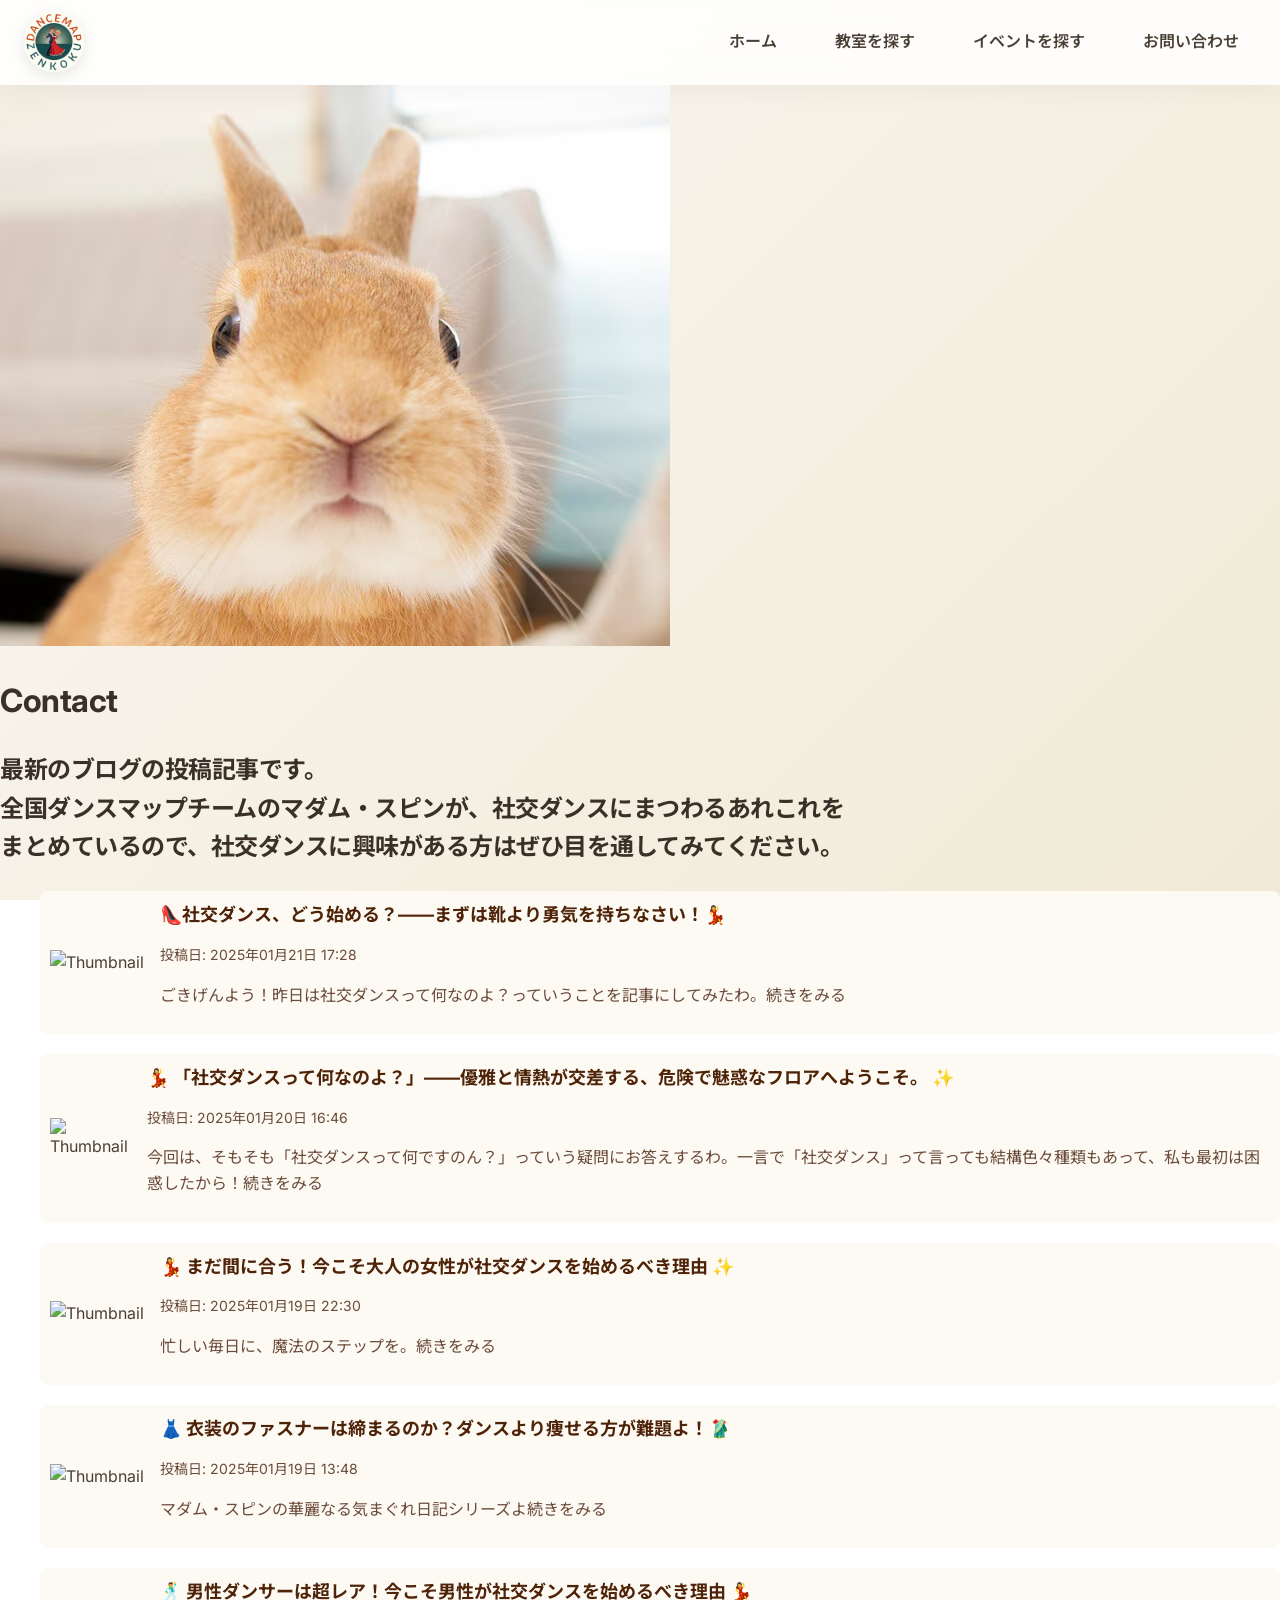
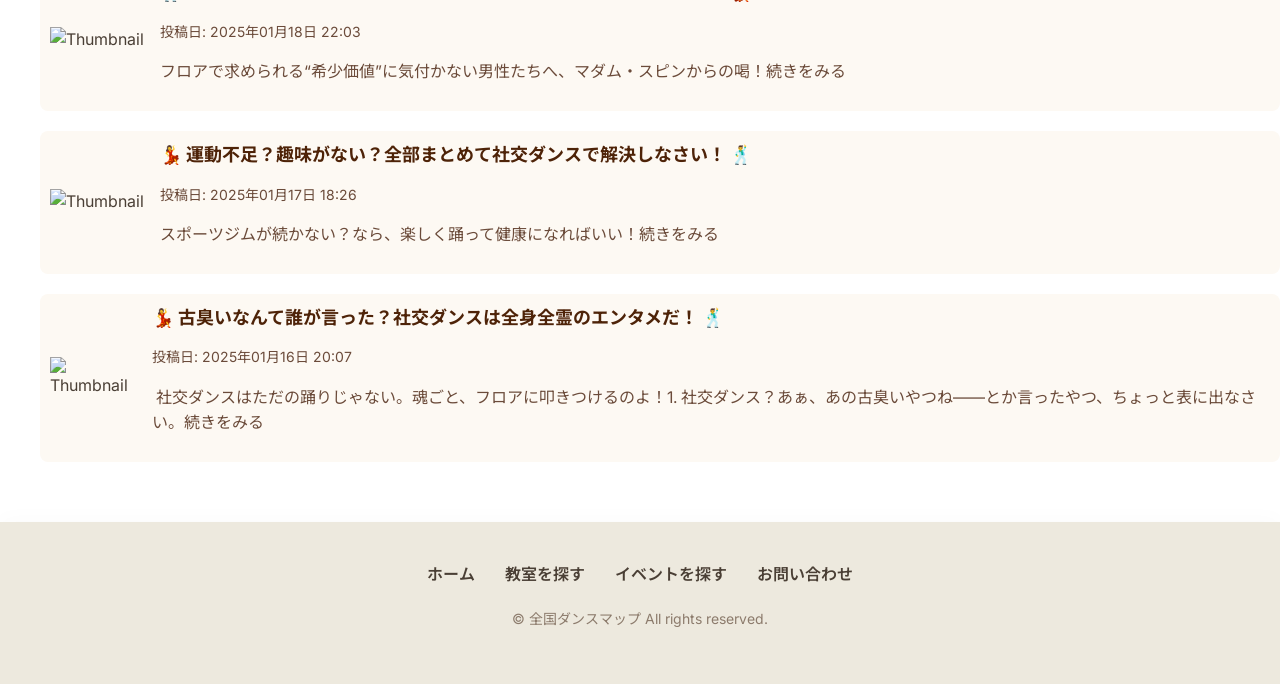
==== contact.html @ c3170706 "初回コミット：全国ダンスマップ サイト一式 - ダンス教室検索ページ（index.html） - トップページ、イベントページ、お問い合わせページ - 全国教室データCSV（約4500件） - スタイ" ====
<!DOCTYPE html>
<html lang="ja">

<head>
    <meta charset="UTF-8">
    <meta name="viewport" content="width=device-width, initial-scale=1.0">
    <title>全国ダンスマップ - お問い合わせ</title>
    <link rel="stylesheet" href="css/styles.css">
    <!-- Noto Sans JPをGoogle Fontsから読み込み -->
    <link href="https://fonts.googleapis.com/css2?family=BIZ+UDGothic&display=swap" rel="stylesheet">
    <link href="https://fonts.googleapis.com/css2?family=Noto+Sans+JP&display=swap" rel="stylesheet">
    <link rel="stylesheet" href="animate.min.css">
</head>

<body>
    <!-- ヘッダー -->
    <header class="site-header">
        <div class="logo">
            <a href="home.html">
                <img src="images/dancemaplogo.png" alt="Dance Map Logo"
                    class="logo-img animate__animated animate__pulse animate__infinite animate__slow">
            </a>
        </div>
        <nav>
            <ul>
                <li><a href="home.html" data-tooltip="トップページに戻ります">ホーム</a></li>
                <li><a href="index.html" data-tooltip="全国のダンス教室・練習場・ダンス用品店などを探せます">教室を探す</a></li>
                <li><a href="events.html" data-tooltip="全国のダンスパーティ・サークル活動・ダンス関連イベントを探せます">イベントを探す</a></li>
                <li><a href="contact.html" data-tooltip="お問い合わせはこちら">お問い合わせ</a></li>
            </ul>
        </nav>
    </header>

    <!-- メインコンテンツ -->
    <main>
        <!-- メインビジュアル -->
        <div class="main-visual">
            <img src="images/usasa.png" alt="うさぎ" class="dance-image">
        </div>

        <!-- ブログについて -->
        <div class="blognote">
            <h1>Contact</h1>
            <h2>
                <p>最新のブログの投稿記事です。<br>
                    全国ダンスマップチームのマダム・スピンが、社交ダンスにまつわるあれこれを<br>
                    まとめているので、社交ダンスに興味がある方はぜひ目を通してみてください。</p>
                <h2>
        </div>
        <div class="blogline">
            <ul>
                <li
                    style='display:flex; align-items:center; margin-bottom:20px; background-color:#fdf9f3; padding:10px; border-radius:8px;'>
                    <img src='https://assets.st-note.com/production/uploads/images/170797288/rectangle_large_type_2_a2af20a1d64b873fde1a1b71b27f2b89.png?width=800'
                        alt='Thumbnail' style='width:100px; height:auto; margin-right:10px;'>
                    <div>
                        <a href='https://note.com/dancemap/n/n446309e08278' target='_blank'
                            style='font-size:18px; font-weight:bold; text-decoration:none; color:#4e2308;'>👠社交ダンス、どう始める？――まずは靴より勇気を持ちなさい！💃</a>
                        <p style='color:#6b4b3a; font-size:14px;'>投稿日: 2025年01月21日 17:28</p>
                        <p style='color:#6b4b3a;'>ごきげんよう！昨日は社交ダンスって何なのよ？っていうことを記事にしてみたわ。続きをみる</p>
                    </div>
                </li>

                <li
                    style='display:flex; align-items:center; margin-bottom:20px; background-color:#fdf9f3; padding:10px; border-radius:8px;'>
                    <img src='https://assets.st-note.com/production/uploads/images/170639835/rectangle_large_type_2_3058c9fbd57784bd69239e01069a8d5c.png?width=800'
                        alt='Thumbnail' style='width:100px; height:auto; margin-right:10px;'>
                    <div>
                        <a href='https://note.com/dancemap/n/nde790dc773cd' target='_blank'
                            style='font-size:18px; font-weight:bold; text-decoration:none; color:#4e2308;'>💃
                            「社交ダンスって何なのよ？」――優雅と情熱が交差する、危険で魅惑なフロアへようこそ。 ✨</a>
                        <p style='color:#6b4b3a; font-size:14px;'>投稿日: 2025年01月20日 16:46</p>
                        <p style='color:#6b4b3a;'>
                            今回は、そもそも「社交ダンスって何ですのん？」っていう疑問にお答えするわ。一言で「社交ダンス」って言っても結構色々種類もあって、私も最初は困惑したから！続きをみる</p>
                    </div>
                </li>

                <li
                    style='display:flex; align-items:center; margin-bottom:20px; background-color:#fdf9f3; padding:10px; border-radius:8px;'>
                    <img src='https://assets.st-note.com/production/uploads/images/170497817/rectangle_large_type_2_6b987f444b3777d689ed969dfd0a9be5.png?width=800'
                        alt='Thumbnail' style='width:100px; height:auto; margin-right:10px;'>
                    <div>
                        <a href='https://note.com/dancemap/n/n01c9e69a506a' target='_blank'
                            style='font-size:18px; font-weight:bold; text-decoration:none; color:#4e2308;'>💃
                            まだ間に合う！今こそ大人の女性が社交ダンスを始めるべき理由 ✨</a>
                        <p style='color:#6b4b3a; font-size:14px;'>投稿日: 2025年01月19日 22:30</p>
                        <p style='color:#6b4b3a;'>忙しい毎日に、魔法のステップを。続きをみる</p>
                    </div>
                </li>

                <li
                    style='display:flex; align-items:center; margin-bottom:20px; background-color:#fdf9f3; padding:10px; border-radius:8px;'>
                    <img src='https://assets.st-note.com/production/uploads/images/170660002/rectangle_large_type_2_d951ede3ed50ccc9684000caf3336725.png?width=800'
                        alt='Thumbnail' style='width:100px; height:auto; margin-right:10px;'>
                    <div>
                        <a href='https://note.com/dancemap/n/n9b8083900a67' target='_blank'
                            style='font-size:18px; font-weight:bold; text-decoration:none; color:#4e2308;'>👗
                            衣装のファスナーは締まるのか？ダンスより痩せる方が難題よ！🥻</a>
                        <p style='color:#6b4b3a; font-size:14px;'>投稿日: 2025年01月19日 13:48</p>
                        <p style='color:#6b4b3a;'>マダム・スピンの華麗なる気まぐれ日記シリーズよ続きをみる</p>
                    </div>
                </li>

                <li
                    style='display:flex; align-items:center; margin-bottom:20px; background-color:#fdf9f3; padding:10px; border-radius:8px;'>
                    <img src='https://assets.st-note.com/production/uploads/images/170463086/rectangle_large_type_2_2ac771ae43514068177fc93814593b37.png?width=800'
                        alt='Thumbnail' style='width:100px; height:auto; margin-right:10px;'>
                    <div>
                        <a href='https://note.com/dancemap/n/neec999eb4810' target='_blank'
                            style='font-size:18px; font-weight:bold; text-decoration:none; color:#4e2308;'>🕺
                            男性ダンサーは超レア！今こそ男性が社交ダンスを始めるべき理由 💃</a>
                        <p style='color:#6b4b3a; font-size:14px;'>投稿日: 2025年01月18日 22:03</p>
                        <p style='color:#6b4b3a;'>フロアで求められる“希少価値”に気付かない男性たちへ、マダム・スピンからの喝！続きをみる</p>
                    </div>
                </li>

                <li
                    style='display:flex; align-items:center; margin-bottom:20px; background-color:#fdf9f3; padding:10px; border-radius:8px;'>
                    <img src='https://assets.st-note.com/production/uploads/images/170353765/rectangle_large_type_2_9716d4ba460f291d55337f445ff1b851.png?width=800'
                        alt='Thumbnail' style='width:100px; height:auto; margin-right:10px;'>
                    <div>
                        <a href='https://note.com/dancemap/n/n1dfdfb732b2b' target='_blank'
                            style='font-size:18px; font-weight:bold; text-decoration:none; color:#4e2308;'>💃
                            運動不足？趣味がない？全部まとめて社交ダンスで解決しなさい！ 🕺</a>
                        <p style='color:#6b4b3a; font-size:14px;'>投稿日: 2025年01月17日 18:26</p>
                        <p style='color:#6b4b3a;'>スポーツジムが続かない？なら、楽しく踊って健康になればいい！続きをみる</p>
                    </div>
                </li>

                <li
                    style='display:flex; align-items:center; margin-bottom:20px; background-color:#fdf9f3; padding:10px; border-radius:8px;'>
                    <img src='https://assets.st-note.com/production/uploads/images/170338165/rectangle_large_type_2_38c0605bfd3b0594c723d4a8b707f644.png?width=800'
                        alt='Thumbnail' style='width:100px; height:auto; margin-right:10px;'>
                    <div>
                        <a href='https://note.com/dancemap/n/n740acc720b56' target='_blank'
                            style='font-size:18px; font-weight:bold; text-decoration:none; color:#4e2308;'>💃
                            古臭いなんて誰が言った？社交ダンスは全身全霊のエンタメだ！ 🕺</a>
                        <p style='color:#6b4b3a; font-size:14px;'>投稿日: 2025年01月16日 20:07</p>
                        <p style='color:#6b4b3a;'> 社交ダンスはただの踊りじゃない。魂ごと、フロアに叩きつけるのよ！1.
                            社交ダンス？あぁ、あの古臭いやつね――とか言ったやつ、ちょっと表に出なさい。続きをみる</p>
                    </div>
                </li>
            </ul>
        </div>
    </main>

    <!-- フッター -->
    <footer class="site-footer">
        <div class="footer-content">
            <nav>
                <ul>
                    <li><a href="home.html" data-page="index">ホーム</a></li>
                    <li><a href="index.html" data-page="index">教室を探す</a></li>
                    <li><a href="events.html" data-page="events">イベントを探す</a></li>
                    <li><a href="contact.html" data-page="contact">お問い合わせ</a></li>
                </ul>
            </nav>
        </div>
        <p>&copy; 全国ダンスマップ All rights reserved.</p>
    </footer>
</body>

</html>
---- css/styles.css ----
@charset "utf-8";
@import url('https://fonts.googleapis.com/css2?family=Inter:wght@400;500;600;700&family=Noto+Sans+JP:wght@400;500;700&display=swap');

/* =========================== */
/* 🌟 共通設定 */
/* =========================== */
body {
  font-family: 'Inter', 'Noto Sans JP', sans-serif;
  background: linear-gradient(135deg, #faf7f2 0%, #f0ead6 100%);
  background-attachment: fixed;
  margin: 0;
  padding: 0;
  font-size: 16px;
  color: #4a3f35;
  line-height: 1.6;
  -webkit-font-smoothing: antialiased;
}

.container {
  max-width: 1240px;
  margin: 0 auto;
  padding: 0 20px;
  box-sizing: border-box;
}

/* スマホサイズではパディングを調整 */
@media (max-width: 768px) {
  .container {
    padding: 0 12px;
  }
}

/* =========================== */
/* 🌟 ヘッダー (Glassmorphism) */
/* =========================== */
.site-header {
  display: flex;
  justify-content: space-between;
  align-items: center;
  padding: 12px 24px;
  flex-wrap: wrap;
  background: rgba(255, 255, 255, 0.85);
  backdrop-filter: blur(12px);
  -webkit-backdrop-filter: blur(12px);
  position: sticky;
  top: 0;
  z-index: 1240;
  box-shadow: 0 4px 30px rgba(0, 0, 0, 0.05);
  border-bottom: 1px solid rgba(255, 255, 255, 0.4);
}

.logo a {
  text-decoration: none;
  display: flex;
  align-items: center;
}

.logo-img {
  height: 60px;
  width: auto;
  border-radius: 50%;
  box-shadow: 0 4px 15px rgba(0, 0, 0, 0.1);
  transition: transform 0.4s cubic-bezier(0.175, 0.885, 0.32, 1.275);
}

.logo-img:hover {
  transform: rotate(5deg) scale(1.08);
}

.site-header nav {
  flex: 1 1 auto;
}

.site-header nav ul {
  display: flex;
  flex-wrap: wrap;
  justify-content: flex-end;
  gap: 24px;
  padding: 0;
  margin: 0;
  list-style: none;
}

.site-header nav ul li {
  display: inline-block;
  margin: 0 5px;
}

.site-header nav ul li a {
  font-size: 16px;
  font-weight: 600;
  color: #4a3f35;
  /* Warm Brown */
  text-decoration: none;
  padding: 8px 12px;
  white-space: nowrap;
  position: relative;
  transition: color 0.3s ease;
}

.site-header nav ul li a::after {
  content: "";
  position: absolute;
  width: 0;
  height: 3px;
  bottom: -4px;
  left: 50%;
  background: linear-gradient(90deg, #6b9e84, #e6a86c);
  /* Soft Sage to Soft Orange */
  transition: all 0.3s ease;
  transform: translateX(-50%);
  border-radius: 2px;
}

.site-header nav ul li a:hover {
  color: #6b9e84;
}

.site-header nav ul li a:hover::after {
  width: 100%;
}

/* =========================== */
/* 🌟 メインエリア */
/* =========================== */
.main-column {
  display: flex;
  align-items: stretch;
  justify-content: space-between;
  gap: 30px;
  max-width: 1400px;
  width: 100%;
  margin: 0 auto;
  padding: 40px 20px;
  box-sizing: border-box;
}

.left-column {
  flex: 3;
  max-width: 1000px;
  background: rgba(255, 255, 255, 0.6);
  backdrop-filter: blur(16px);
  -webkit-backdrop-filter: blur(16px);
  border: 1px solid rgba(255, 255, 255, 0.8);
  border-radius: 20px;
  box-shadow: 0 20px 50px rgba(0, 0, 0, 0.04);
  display: flex;
  flex-direction: column;
  word-wrap: break-word;
  overflow-wrap: break-word;
  padding: 30px;
  position: relative;
  /* Fixed coordinate origin for map labels */
}

.right-column {
  flex: 1;
  width: auto;
  background: rgba(255, 255, 255, 0.6);
  backdrop-filter: blur(16px);
  -webkit-backdrop-filter: blur(16px);
  border: 1px solid rgba(255, 255, 255, 0.8);
  border-radius: 20px;
  padding: 30px;
  box-shadow: 0 20px 50px rgba(0, 0, 0, 0.04);
}

h1,
h2,
h3 {
  font-weight: 700;
  color: #3b3028;
  margin-bottom: 25px;
  letter-spacing: -0.5px;
}

section,
.map-section,
#prefecture-list,
#tab-menu,
#sub-tab-menu,
.card-container {
  margin-top: 16px;
}

/* =========================== */
/* 📍 現在地周辺から探すボタン */
/* =========================== */
.find-nearby-btn {
  display: inline-flex;
  align-items: center;
  gap: 8px;
  background: linear-gradient(135deg, #10b981 0%, #059669 100%);
  color: white;
  padding: 10px 24px;
  border-radius: 30px;
  font-weight: 600;
  font-size: 15px;
  border: none;
  cursor: pointer;
  box-shadow: 0 4px 15px rgba(16, 185, 129, 0.3);
  transition: all 0.3s ease;
  margin-top: 15px;
}

.find-nearby-btn:hover {
  transform: translateY(-2px);
  box-shadow: 0 6px 20px rgba(16, 185, 129, 0.4);
}

.find-nearby-btn .icon {
  font-size: 16px;
}

/* =========================== */
/* 🔍 検索＆フィルターコントロール */
/* =========================== */
.search-filter-controls {
  display: flex;
  flex-wrap: wrap;
  gap: 15px;
  align-items: center;
  margin-top: 25px;
  padding-top: 20px;
  border-top: 1px dashed rgba(107, 158, 132, 0.3);
}

.search-box {
  flex: 1;
  min-width: 250px;
  position: relative;
  display: flex;
  align-items: center;
}

.search-icon {
  position: absolute;
  left: 15px;
  font-size: 16px;
  pointer-events: none;
}

#free-word-search {
  width: 100%;
  padding: 12px 20px 12px 42px;
  border-radius: 30px;
  border: 1px solid rgba(175, 203, 190, 0.5);
  background: rgba(255, 255, 255, 0.9);
  font-size: 15px;
  color: #4a3f35;
  box-shadow: inset 0 2px 5px rgba(0, 0, 0, 0.02);
  transition: all 0.3s ease;
}

#free-word-search:focus {
  outline: none;
  border-color: #6b9e84;
  box-shadow: 0 0 0 3px rgba(107, 158, 132, 0.15), inset 0 2px 5px rgba(0, 0, 0, 0.02);
  background: #fff;
}

#free-word-search::placeholder {
  color: #a8b8b0;
}

.clear-filters {
  background: #fff;
  color: #e6a86c;
  border: 1px solid #e6a86c;
  padding: 10px 20px;
  border-radius: 30px;
  font-size: 14px;
  font-weight: 600;
  cursor: pointer;
  transition: all 0.3s cubic-bezier(0.175, 0.885, 0.32, 1.275);
  display: flex;
  align-items: center;
  gap: 5px;
}

.clear-filters:hover {
  background: #e6a86c;
  color: #fff;
  transform: translateY(-2px);
  box-shadow: 0 4px 10px rgba(230, 168, 108, 0.3);
}

/* =========================== */
/* 🌟 ボタン設定 (地域＆カテゴリ) */
/* =========================== */
#tab-menu button,
.sub-category {
  padding: 10px 20px;
  font-size: 15px;
  font-weight: 600;
  border: 2px solid transparent;
  background: #fff;
  color: #557969;
  border-radius: 30px;
  cursor: pointer;
  box-shadow: 0 4px 15px rgba(0, 0, 0, 0.04);
  transition: all 0.3s cubic-bezier(0.25, 0.8, 0.25, 1);
  margin: 4px;
}

#tab-menu button:hover,
.sub-category:hover {
  background: linear-gradient(135deg, #6b9e84 0%, #8cbfab 100%);
  color: #fff;
  transform: translateY(-2px);
  box-shadow: 0 8px 20px rgba(107, 158, 132, 0.2);
}

#tab-menu button.active,
.sub-category.active {
  background: linear-gradient(135deg, #557969 0%, #6b9e84 100%);
  color: #fff;
  border-color: transparent;
  box-shadow: 0 8px 25px rgba(85, 121, 105, 0.25);
}

#sub-tab-buttons {
  display: flex;
  flex-wrap: wrap;
  gap: 8px;
  margin-top: 15px;
}

/* =========================== */
/* 🌟 地図・ポップアップエリア */
/* =========================== */
.map-wrapper {
  position: relative;
  width: 100%;
  max-width: 720px;
  margin: 0 auto;
  aspect-ratio: 515 / 532;
}

.map-image {
  position: absolute;
  top: 0;
  left: 0;
  width: 100%;
  height: 100%;
  object-fit: contain;
  margin: 0;
  filter: drop-shadow(0 15px 30px rgba(0, 0, 0, 0.08));
}

.region-label {
  position: absolute;
  transform: translate(-50%, -50%);
  background: rgba(107, 158, 132, 0.9);
  color: #fff;
  padding: 8px 16px;
  border-radius: 20px;
  font-size: 14px;
  font-weight: 600;
  cursor: pointer;
  box-shadow: 0 8px 15px rgba(0, 0, 0, 0.15);
  backdrop-filter: blur(4px);
  transition: all 0.3s cubic-bezier(0.175, 0.885, 0.32, 1.275);
}

.region-label:hover {
  background: #e6a86c;
  transform: translate(-50%, -50%) scale(1.1) translateY(-3px);
  box-shadow: 0 12px 20px rgba(230, 168, 108, 0.3);
  color: #fff;
}

.pref-popup {
  position: absolute;
  background: rgba(255, 255, 255, 0.95);
  backdrop-filter: blur(10px);
  border: 1px solid rgba(255, 255, 255, 0.8);
  border-radius: 16px;
  box-shadow: 0 10px 40px rgba(0, 0, 0, 0.12);
  padding: 12px;
  min-width: 100px;
  max-width: 150px;
  display: none;
  z-index: 100;
  font-size: 15px;
  animation: fadeIn 0.3s ease;
}

.pref-popup ul {
  list-style: none;
  margin: 0;
  padding: 0;
}

.pref-popup li {
  padding: 8px 12px;
  text-align: center;
  margin: 4px 0;
  cursor: pointer;
  border-radius: 8px;
  font-weight: 600;
  color: #4a3f35;
  transition: all 0.2s ease;
}

.pref-popup li:hover {
  background: linear-gradient(135deg, #6b9e84 0%, #8cbfab 100%);
  color: #fff;
  transform: translateX(4px);
}

/* =========================== */
/* 🌟 スマホ時の都道府県リスト */
/* =========================== */
#prefecture-list {
  display: none;
}

.prefecture-grid {
  display: grid;
  grid-template-columns: repeat(auto-fill, minmax(140px, 1fr));
  gap: 12px;
  list-style: none;
  padding: 0;
  margin: 0;
}

.prefecture-item,
.prefecture-grid li {
  background: rgba(255, 255, 255, 0.85);
  border: 1px solid rgba(255, 255, 255, 0.6);
  border-radius: 12px;
  padding: 16px;
  font-size: 16px;
  font-weight: 600;
  color: #2c3e50;
  cursor: pointer;
  display: flex;
  justify-content: space-between;
  align-items: center;
  box-shadow: 0 4px 15px rgba(0, 0, 0, 0.03);
  transition: all 0.3s ease;
}

.prefecture-item:hover,
.prefecture-grid li:hover {
  background: #fff;
  transform: translateY(-3px);
  box-shadow: 0 10px 25px rgba(0, 0, 0, 0.06);
  color: #0F4C3A;
  border-color: #0F4C3A;
}

.arrow {
  color: #a0aec0;
  font-size: 18px;
  transition: transform 0.3s;
}

.prefecture-item:hover .arrow,
.prefecture-grid li:hover .arrow {
  transform: translateX(4px);
  color: #0F4C3A;
}

.pref-region-header {
  font-size: 16px;
  color: #6b9e84;
  margin-top: 24px;
  margin-bottom: 12px;
  border-bottom: 2px solid #ede9de;
  text-align: left;
  padding-bottom: 4px;
}

/* =========================== */
/* 🌟 検索結果の見出し・件数表示 */
/* =========================== */
.search-results-wrapper {
  display: flex;
  align-items: baseline;
  gap: 16px;
  margin: 20px 0 25px 0;
  padding-bottom: 12px;
  border-bottom: 2px solid rgba(107, 158, 132, 0.2);
}

.search-results-wrapper h2 {
  font-size: 24px;
  font-weight: 700;
  color: #333;
  margin: 0;
}

.search-results {
  font-size: 28px;
  /* 件数を大きくして目立たせる */
  font-weight: 800;
  color: #e6a86c;
  /* アクセントのオレンジ系 */
}

/* 内部データ保持用の選択地域ラベルは画面上から非表示にする */
#selected-prefecture-label {
  display: none;
}

/* =========================== */
/* 🌟 教室カードエリア */
/* =========================== */
.card-container {
  display: flex;
  flex-direction: column;
  gap: 10px;
  margin-top: 16px;
}

.card {
  background: rgba(255, 255, 255, 0.95);
  border: 1px solid rgba(255, 255, 255, 0.8);
  border-radius: 20px;
  padding: 0;
  /* For Inner gradient border effect */
  box-shadow: 0 8px 30px rgba(0, 0, 0, 0.04);
  transition: transform 0.4s cubic-bezier(0.175, 0.885, 0.32, 1.275), box-shadow 0.4s ease;
  position: relative;
  overflow: hidden;
}

.card::before {
  content: "";
  position: absolute;
  top: 0;
  left: 0;
  width: 5px;
  height: 100%;
  background: linear-gradient(180deg, #6b9e84, #e6a86c);
  border-top-left-radius: 20px;
  border-bottom-left-radius: 20px;
  opacity: 0.8;
  transition: width 0.3s ease;
}

.card:hover {
  transform: translateY(-8px) scale(1.01);
  box-shadow: 0 20px 40px rgba(0, 0, 0, 0.1);
}

.card:hover::before {
  width: 8px;
}

.card-content {
  display: flex;
  align-items: center;
  justify-content: space-between;
  gap: 20px;
  padding: 16px 24px;
  background: #fff;
  border-radius: 18px;
}

.card-content .left-column,
.card-content .right-column {
  border: none;
  background: transparent;
  padding: 0;
  box-shadow: none;
  backdrop-filter: none;
}

.card-content .left-column {
  flex: 2;
  display: flex;
  flex-direction: column;
  justify-content: center;
}

.card-content .right-column {
  flex: 0 0 auto;
  display: flex;
  flex-direction: column;
  align-items: center;
  justify-content: center;
  width: 130px;
}

.card-content .right-column img {
  width: 100%;
  max-width: 120px;
  height: 88px;
  object-fit: cover;
  border-radius: 12px;
  box-shadow: 0 8px 20px rgba(0, 0, 0, 0.06);
  transition: transform 0.4s ease;
}

.card:hover .right-column img {
  transform: scale(1.05) rotate(1deg);
}

.card-content .description {
  font-size: 12px;
  color: #718096;
  margin-top: 8px;
  text-align: center;
  width: 100%;
  line-height: 1.4;
}

/* カード内テキスト設定 */
.school-name {
  font-size: 16px;
  font-weight: 700;
  color: #333;
  margin: 0;
  padding: 14px 24px 10px 20px;
  border-left: 4px solid #6b9e84;
  border-bottom: 1px solid rgba(107, 158, 132, 0.15);
}

.school-name a {
  color: #333;
  text-decoration: none;
  transition: color 0.3s;
}

.school-name a:hover {
  color: #6b9e84;
}

.type-container {
  display: flex;
  flex-wrap: wrap;
  /* 横並びにして、溢れたら改行 */
  gap: 8px;
  /* タグとタグの間の隙間 */
  margin-bottom: 12px;
}

.type-box {
  display: inline-block;
  padding: 4px 10px;
  border: none;
  background: rgba(230, 168, 108, 0.15);
  color: #c97c36;
  font-weight: 700;
  border-radius: 20px;
  font-size: 13px;
  white-space: nowrap;
  /* タグの中身の文字は折り返さない */
}

.address {
  margin-bottom: 6px;
  font-size: 14px;
  color: #6e6359;
}

.address-link {
  color: #557969;
  text-decoration: none;
  font-weight: 500;
  transition: color 0.3s;
}

.address-link:hover {
  color: #6b9e84;
  text-decoration: underline;
}

.no-address,
.no-homepage {
  color: #b0a8a0;
  font-style: italic;
  font-size: 14px;
}

/* 電話・HPボタン横並びラッパー */
.tel-hp-wrapper {
  display: flex;
  flex-wrap: wrap;
  gap: 10px;
  align-items: center;
  margin-top: 10px;
}

/* 電話ボタン */
.tel-link {
  display: inline-flex;
  align-items: center;
  justify-content: center;
  padding: 8px 20px;
  font-size: 13px;
  font-weight: 600;
  color: #fff;
  background: #6b9e84;
  border-radius: 30px;
  text-decoration: none;
  box-shadow: 0 6px 15px rgba(107, 158, 132, 0.25);
  transition: all 0.3s ease;
}

.tel-link::before {
  content: "📞 ";
}

.tel-link:hover {
  background: #557969;
  transform: translateY(-3px);
  box-shadow: 0 10px 25px rgba(107, 158, 132, 0.35);
  color: #fff;
}

/* HP Button */
.homepage-link {
  margin-top: 0;
}

.homepage-link a {
  display: inline-flex;
  align-items: center;
  justify-content: center;
  padding: 8px 20px;
  font-size: 13px;
  font-weight: 600;
  color: #fff;
  background: linear-gradient(135deg, #6b9e84 0%, #8cbfab 100%);
  border-radius: 30px;
  text-decoration: none;
  box-shadow: 0 6px 15px rgba(107, 158, 132, 0.25);
  transition: all 0.3s ease;
}

.homepage-link a:hover {
  background: linear-gradient(135deg, #557969 0%, #6b9e84 100%);
  transform: translateY(-3px);
  box-shadow: 0 10px 25px rgba(107, 158, 132, 0.35);
}

/* HP不明ボタン (情報提供依頼) */
.homepage-link a.hp-wanted {
  background: linear-gradient(135deg, #fbf7f3 0%, #f4eee7 100%) !important;
  color: #a39585 !important;
  border: 1px solid #e8e0d5 !important;
  box-shadow: 0 4px 10px rgba(163, 149, 133, 0.08) !important;
  font-weight: 500;
  font-size: 13px;
  padding: 8px 20px;
}

.homepage-link a.hp-wanted:hover {
  background: linear-gradient(135deg, #f4eee7 0%, #e8e0d5 100%) !important;
  color: #8c7f70 !important;
  transform: translateY(-2px);
  box-shadow: 0 6px 15px rgba(163, 149, 133, 0.15) !important;
}

/* =========================== */
/* 🌟 ページネーション */
/* =========================== */
.pagination {
  display: flex;
  justify-content: center;
  flex-wrap: wrap;
  gap: 8px;
  margin-top: 40px;
}

.pagination button {
  background: #fff;
  color: #557969;
  border: 1px solid #e2e8f0;
  padding: 8px 16px;
  border-radius: 8px;
  font-size: 16px;
  font-weight: 600;
  cursor: pointer;
  transition: all 0.3s ease;
  box-shadow: 0 2px 5px rgba(0, 0, 0, 0.02);
  min-width: 44px;
}

.pagination button:hover:not(.active):not(:disabled) {
  background: #fbf9f4;
  transform: translateY(-2px);
  box-shadow: 0 6px 12px rgba(0, 0, 0, 0.08);
  border-color: #6b9e84;
}

.pagination button.active {
  background: linear-gradient(135deg, #557969 0%, #6b9e84 100%);
  color: #fff;
  border-color: transparent;
  box-shadow: 0 6px 15px rgba(85, 121, 105, 0.3);
}

.pagination button:disabled {
  background: #edf2f7;
  color: #cbd5e0;
  cursor: not-allowed;
  box-shadow: none;
  border-color: #e2e8f0;
}

/* =========================== */
/* 🌟 広告対応 */
/* =========================== */
.advertisement {
  background: rgba(255, 255, 255, 0.85);
  padding: 20px;
  margin-bottom: 40px;
  border-radius: 20px;
  box-shadow: 0 10px 30px rgba(0, 0, 0, 0.04);
  backdrop-filter: blur(10px);
  border: 1px solid rgba(255, 255, 255, 0.6);
  transition: all 0.4s ease;
  position: relative;
}

.advertisement::after {
  content: "";
  position: absolute;
  bottom: -20px;
  left: 10%;
  width: 80%;
  height: 1px;
  background: linear-gradient(to right, transparent, rgba(0, 0, 0, 0.1), transparent);
}

.advertisement h2 {
  font-size: 18px;
  color: #0F4C3A;
  margin-bottom: 8px;
  font-weight: 700;
}

.advertisement h3 {
  font-size: 14px;
  color: #6b9e84;
  margin-bottom: 15px;
  line-height: 1.4;
}

.advertisement p {
  font-size: 13px;
  color: #4a3f35;
  margin-top: 15px;
  line-height: 1.5;
}

.advertisement:hover {
  transform: translateY(-5px);
  box-shadow: 0 15px 40px rgba(0, 0, 0, 0.08);
}

.advertisement-link {
  display: block;
  text-decoration: none;
}

.advertisement img {
  width: 100%;
  border-radius: 12px;
  box-shadow: 0 8px 20px rgba(0, 0, 0, 0.06);
  transition: all 0.4s ease;
}

.advertisement:hover img {
  transform: scale(1.02);
}

/* =========================== */
/* 🌟 フッター */
/* =========================== */
.site-footer {
  background: #ede9de;
  /* soft pastel background */
  padding: 40px 20px;
  text-align: center;
  margin-top: 60px;
  box-shadow: 0 -4px 20px rgba(0, 0, 0, 0.02);
}

.site-footer nav ul {
  display: flex;
  flex-wrap: wrap;
  justify-content: center;
  gap: 30px;
  padding: 0;
  margin: 0 0 20px 0;
  list-style: none;
}

.site-footer nav ul li a {
  font-size: 16px;
  font-weight: 600;
  color: #4a3f35;
  text-decoration: none;
  transition: color 0.3s;
}

.site-footer nav ul li a:hover {
  color: #6b9e84;
}

.site-footer p {
  color: #8c7b6c;
  font-size: 14px;
}


/* =========================== */
/* 🌟 スマホ対応 (Responsive Overrides) */
/* =========================== */
@media (min-width: 769px) {
  .card-content .right-column .homepage-link {
    display: none;
  }
}

@media (max-width: 768px) {
  .main-column {
    flex-direction: column;
    padding: 10px 0;
    gap: 20px;
  }

  .left-column,
  .right-column {
    padding: 20px 15px;
    border-radius: 16px;
    width: 100%;
    box-sizing: border-box;
  }

  .site-header {
    flex-direction: column;
    padding: 15px;
  }

  .site-header nav ul {
    justify-content: center;
    gap: 12px;
    margin-top: 15px;
  }

  .right-column img {
    width: 80%;
    max-width: 300px;
    margin: 0 auto;
    display: block;
  }

  .map-wrapper,
  .map-container,
  .region-label,
  .pref-popup,
  .sub_tytle,
  #tab-menu {
    display: none;
  }

  #prefecture-list {
    display: block;
    margin-top: 20px;
  }

  .prefecture-grid {
    grid-template-columns: 1fr 1fr;
    gap: 10px;
  }

  .prefecture-item,
  .prefecture-grid li {
    padding: 12px 10px;
    font-size: 14px;
  }

  .search-results-wrapper {
    flex-direction: column;
    align-items: flex-start;
    gap: 8px;
    margin-bottom: 15px;
  }

  .search-results-wrapper h2 {
    font-size: 20px;
  }

  .search-results {
    font-size: 24px;
  }

  .card-container {
    padding: 0;
  }

  .card-content {
    flex-direction: row;
    /* スマホでも左右2カラムを維持 */
    align-items: stretch;
    justify-content: flex-start;
    padding: 15px 20px 15px 15px;
    gap: 15px;
  }

  .card-content .left-column {
    padding: 0;
    flex: 1;
    align-items: flex-start;
  }

  .card-content .right-column {
    flex: 0 0 110px;
    /* 固定幅にして右端から少し離す */
    align-items: center;
    text-align: center;
    margin-top: 0;
  }

  .card-content .right-column img {
    margin: 0 auto 10px;
    width: 100%;
    max-width: 110px;
    height: auto;
  }

  .card-content .description {
    text-align: center;
    margin-top: 8px;
    font-size: 12px;
    /* スマホではフォントサイズを小さく */
    max-width: 120px;
  }

  .school-name {
    font-size: 19px;
    text-align: left;
    margin: 0;
    padding: 15px 20px 10px 16px;
    border-left: 5px solid #6b9e84;
    border-bottom: 1px solid rgba(107, 158, 132, 0.2);
  }

  .type-container {
    justify-content: flex-start;
    gap: 6px;
    margin-bottom: 10px;
  }

  .type-box {
    margin: 0;
    font-size: 12px;
    padding: 3px 8px;
  }

  .address-tel-wrapper {
    display: flex;
    flex-direction: column;
    align-items: flex-start;
    gap: 8px;
    text-align: left;
  }

  .address {
    font-size: 14px;
    margin: 0;
    line-height: 1.4;
  }

  .tel-hp-wrapper {
    flex-direction: column;
    align-items: flex-start;
  }

  .homepage-link {
    display: flex;
    justify-content: center;
    width: 100%;
  }

  .card-content .left-column .homepage-link {
    display: none;
  }

  .homepage-link a {
    padding: 8px 16px;
    font-size: 14px;
  }

  .pagination {
    gap: 4px;
  }

  .pagination button {
    font-size: 14px;
    padding: 6px 12px;
    min-width: 36px;
  }

  /* スマホ版: 電話番号を大きな「電話をかける」ボタンにする */
  .tel-link {
    display: inline-flex;
    align-items: center;
    justify-content: center;
    width: auto;
    /* 100%からautoに変更してテキスト幅に合わせる */
    padding: 10px 16px;
    /* 上下左右のパディングを削る */
    margin-top: 5px;
    background: linear-gradient(135deg, #10b981 0%, #059669 100%);
    color: #fff !important;
    font-size: 16px;
    font-weight: bold;
    border-radius: 30px;
    text-decoration: none !important;
    box-shadow: 0 4px 15px rgba(16, 185, 129, 0.3);
    transition: all 0.3s ease;
  }

  .tel-link::before {
    content: "📞 電話をかける (";
    font-size: 15px;
    margin-right: 2px;
  }

  .tel-link::after {
    content: ")";
  }

  .tel-link:active {
    transform: scale(0.98);
    box-shadow: 0 2px 10px rgba(16, 185, 129, 0.4);
  }
}

/* =========================== */
/* 🌟 ページトップへ戻るボタン */
/* =========================== */
.back-to-top {
  position: fixed;
  bottom: 25px;
  right: 25px;
  width: 50px;
  height: 50px;
  background: linear-gradient(135deg, #e6a86c 0%, #d89658 100%);
  color: #fff;
  border: none;
  border-radius: 50%;
  font-size: 24px;
  font-weight: bold;
  display: flex;
  align-items: center;
  justify-content: center;
  cursor: pointer;
  box-shadow: 0 6px 20px rgba(230, 168, 108, 0.4);
  transition: all 0.3s cubic-bezier(0.175, 0.885, 0.32, 1.275);
  z-index: 9999;
  opacity: 0;
  visibility: hidden;
}

.back-to-top.show {
  opacity: 1;
  visibility: visible;
  animation: bounceIn 0.5s ease;
}

.back-to-top:hover {
  transform: translateY(-5px);
  box-shadow: 0 10px 25px rgba(230, 168, 108, 0.6);
  background: linear-gradient(135deg, #f0b880 0%, #e6a86c 100%);
}

@keyframes bounceIn {
  0% {
    transform: scale(0.5);
    opacity: 0;
  }

  60% {
    transform: scale(1.1);
    opacity: 1;
  }

  100% {
    transform: scale(1);
  }
}

@media (max-width: 768px) {
  .back-to-top {
    bottom: 20px;
    right: 20px;
    width: 45px;
    height: 45px;
    font-size: 20px;
  }
}

/* =========================== */
/* 🗾 PC版 地図背景＋リストUI */
/* =========================== */

/* 表示切り替え */
.pc-only {
  display: block;
}

@media (max-width: 768px) {
  .pc-only {
    display: none;
  }
}

.mobile-only {
  display: none;
}

@media (max-width: 768px) {
  .mobile-only {
    display: block;
  }
}

/* 全体：地図を背景に、リストを上に重ねる */
.map-list-layout {
  position: relative;
  border-radius: 16px;
  overflow: hidden;
  margin-top: 12px;
  border: 1px solid #e8e0d0;
}

/* 地図背景 */
.map-list-right {
  position: absolute;
  top: 0;
  right: 0;
  width: 45%;
  height: 100%;
  pointer-events: none;
  z-index: 0;
}

.map-bg-img {
  width: 100%;
  height: 100%;
  object-fit: contain;
  object-position: center right;
  opacity: 0.18;
  padding: 16px;
}

/* リスト部分 */
.map-list-left {
  position: relative;
  z-index: 1;
  padding: 4px 0;
  background: rgba(255, 255, 255, 0.72);
  backdrop-filter: blur(2px);
  width: 100%;
}

/* 地方行 */
.region-row {
  display: flex;
  align-items: center;
  border-bottom: 1px solid rgba(237, 233, 222, 0.8);
  min-height: 40px;
}

.region-row:last-child {
  border-bottom: none;
}

/* 地方ラベル：角丸・やわらか */
.region-row-label {
  flex: 0 0 96px;
  background: rgba(112, 138, 88, 0.15);
  color: #4a6335;
  font-size: 13px;
  font-weight: 700;
  text-align: center;
  padding: 8px 6px;
  align-self: stretch;
  display: flex;
  align-items: center;
  justify-content: center;
  letter-spacing: 0.03em;
  border-right: 2px solid rgba(112, 138, 88, 0.25);
}

/* 都道府県ボタン群 */
.region-row-prefs {
  display: flex;
  flex-wrap: wrap;
  gap: 5px;
  padding: 6px 10px;
  flex: 1;
}

/* PC版 都道府県ボタン */
.map-list-left .prefecture-item {
  background: rgba(255, 255, 255, 0.9);
  border: 1px solid #d4cec5;
  border-radius: 6px;
  padding: 4px 10px;
  font-size: 13px;
  font-weight: 500;
  color: #4a3f35;
  cursor: pointer;
  transition: all 0.18s ease;
  display: inline-flex;
  align-items: center;
}

.map-list-left .prefecture-item:hover {
  background: #708A58;
  border-color: #708A58;
  color: #fff;
  transform: translateY(-1px);
  box-shadow: 0 3px 8px rgba(112, 138, 88, 0.25);
}

.map-list-left .prefecture-item.active {
  background: #0F4C3A;
  border-color: #0F4C3A;
  color: #fff;
}
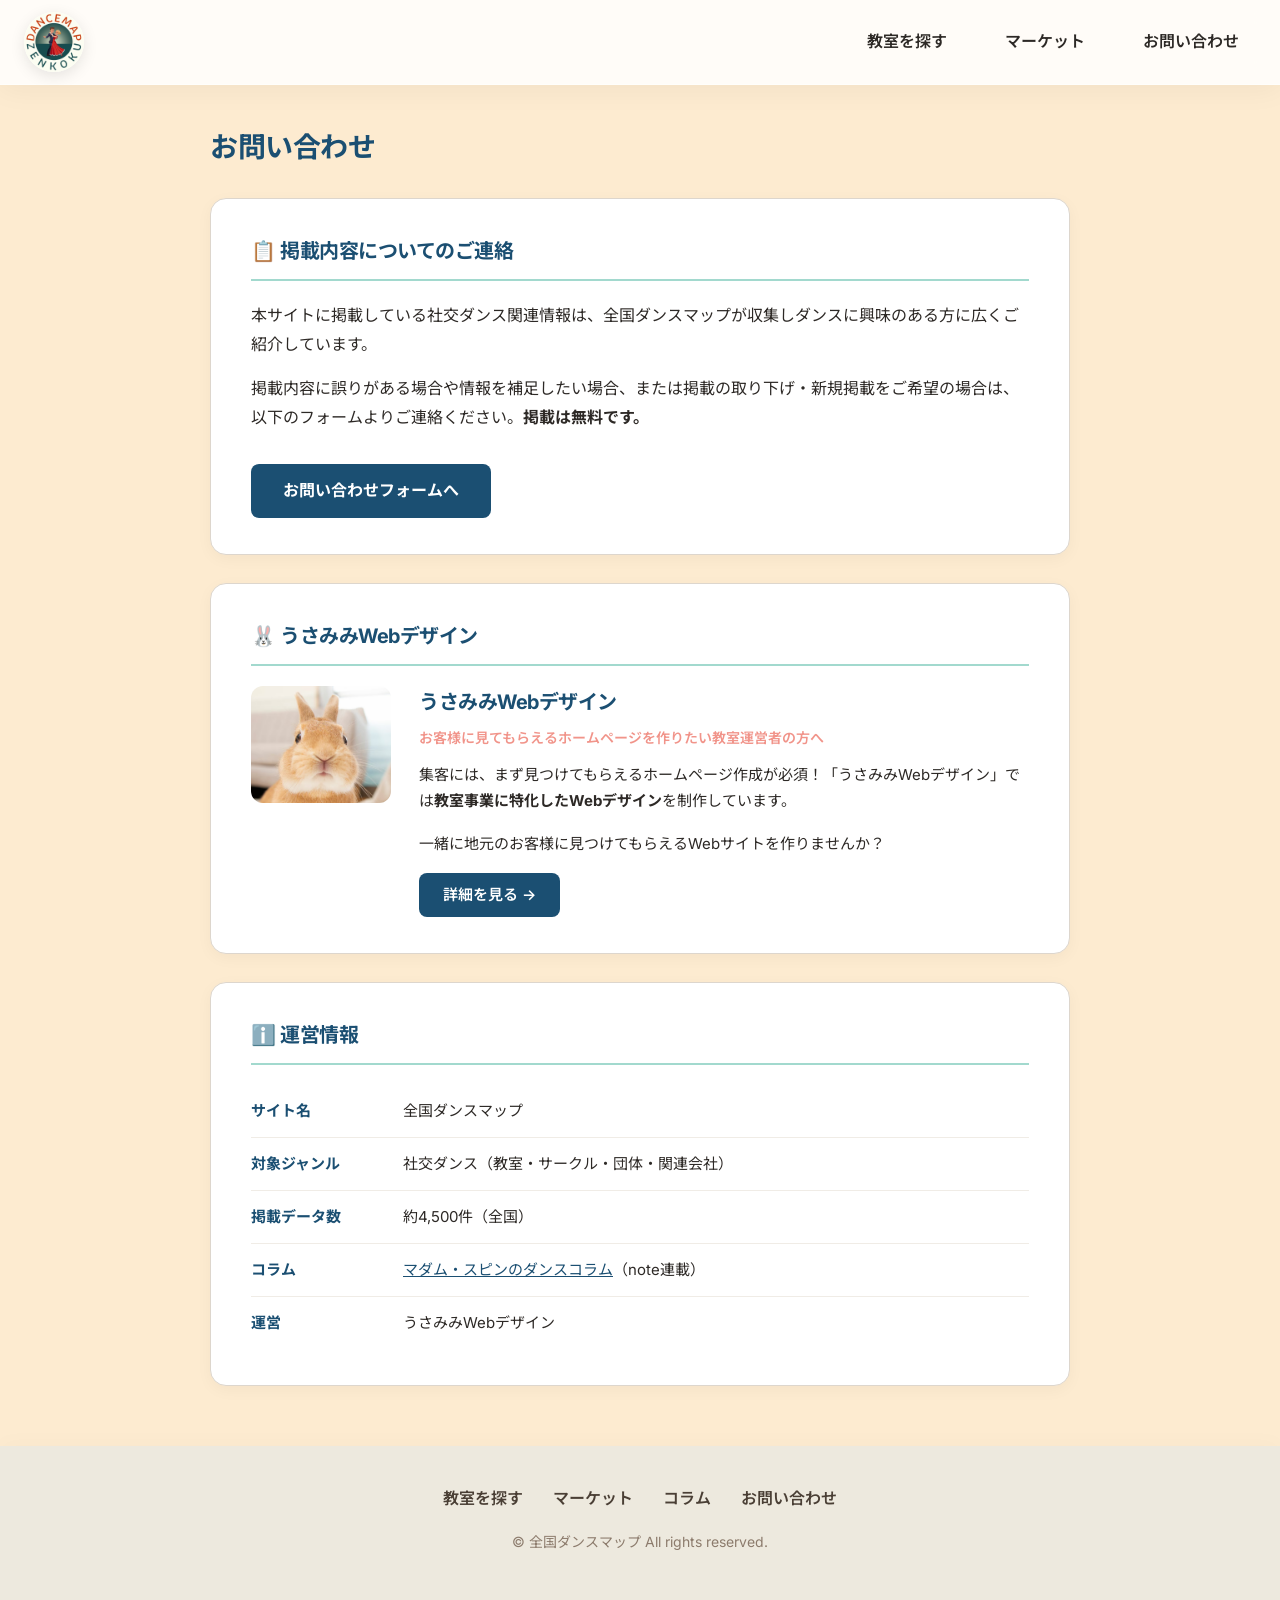
==== commit c26302dc: "サイト構成を全面改修：ナビ整理・新ページ追加 - ナビを「教室を探す・マーケット・お問い合わせ」の3項目に整理 - ホーム・イベントをナビから非表示化 - ロゴクリックをindex.htmlに変更（教" ====
--- a/contact.html
+++ b/contact.html
@@ -6,142 +6,213 @@
     <meta name="viewport" content="width=device-width, initial-scale=1.0">
     <title>全国ダンスマップ - お問い合わせ</title>
     <link rel="stylesheet" href="css/styles.css">
-    <!-- Noto Sans JPをGoogle Fontsから読み込み -->
-    <link href="https://fonts.googleapis.com/css2?family=BIZ+UDGothic&display=swap" rel="stylesheet">
-    <link href="https://fonts.googleapis.com/css2?family=Noto+Sans+JP&display=swap" rel="stylesheet">
+    <link rel="preconnect" href="https://fonts.googleapis.com">
+    <link rel="preconnect" href="https://fonts.gstatic.com" crossorigin>
+    <link href="https://fonts.googleapis.com/css2?family=Noto+Sans+JP:wght@400;700&family=Inter:wght@400;600;700&display=swap" rel="stylesheet">
     <link rel="stylesheet" href="animate.min.css">
+    <style>
+        .contact-main {
+            max-width: 860px;
+            margin: 40px auto;
+            padding: 0 20px;
+        }
+        .contact-section {
+            background: #fff;
+            border-radius: 16px;
+            padding: 36px 40px;
+            margin-bottom: 28px;
+            border: 1px solid var(--color-border);
+            box-shadow: 0 4px 16px rgba(0,0,0,0.04);
+        }
+        .contact-section h2 {
+            font-size: 20px;
+            font-weight: 700;
+            color: var(--color-1);
+            margin: 0 0 20px 0;
+            padding-bottom: 12px;
+            border-bottom: 2px solid var(--color-2);
+        }
+        .contact-section p {
+            font-size: 16px;
+            color: var(--color-text);
+            line-height: 1.8;
+            margin: 0 0 16px 0;
+        }
+        .contact-section p:last-child {
+            margin-bottom: 0;
+        }
+        .contact-btn {
+            display: inline-block;
+            margin-top: 16px;
+            padding: 14px 32px;
+            background: var(--color-1);
+            color: #fff;
+            font-size: 16px;
+            font-weight: 700;
+            border-radius: 8px;
+            text-decoration: none;
+            transition: background 0.2s;
+        }
+        .contact-btn:hover {
+            background: #154360;
+            color: #fff;
+        }
+        .usami-card {
+            display: flex;
+            gap: 28px;
+            align-items: flex-start;
+        }
+        .usami-card img {
+            width: 140px;
+            height: auto;
+            border-radius: 12px;
+            flex-shrink: 0;
+        }
+        .usami-card .usami-info h3 {
+            font-size: 20px;
+            font-weight: 700;
+            color: var(--color-1);
+            margin: 0 0 8px 0;
+        }
+        .usami-card .usami-info .tagline {
+            font-size: 14px;
+            color: var(--color-4);
+            font-weight: 600;
+            margin-bottom: 12px;
+        }
+        .usami-card .usami-info p {
+            font-size: 15px;
+            color: var(--color-text);
+            line-height: 1.75;
+            margin: 0 0 16px 0;
+        }
+        .usami-link {
+            display: inline-block;
+            padding: 10px 24px;
+            background: var(--color-1);
+            color: #fff;
+            font-size: 15px;
+            font-weight: 600;
+            border-radius: 8px;
+            text-decoration: none;
+            transition: background 0.2s;
+        }
+        .usami-link:hover {
+            background: #154360;
+        }
+        .info-list {
+            list-style: none;
+            padding: 0;
+            margin: 0;
+        }
+        .info-list li {
+            display: flex;
+            gap: 12px;
+            padding: 14px 0;
+            border-bottom: 1px solid #f0ece6;
+            font-size: 15px;
+            color: var(--color-text);
+            align-items: flex-start;
+        }
+        .info-list li:last-child {
+            border-bottom: none;
+        }
+        .info-list .label {
+            font-weight: 700;
+            color: var(--color-1);
+            min-width: 140px;
+            flex-shrink: 0;
+        }
+        @media (max-width: 768px) {
+            .contact-section {
+                padding: 24px 20px;
+            }
+            .usami-card {
+                flex-direction: column;
+            }
+            .usami-card img {
+                width: 100px;
+            }
+            .info-list .label {
+                min-width: 110px;
+            }
+        }
+    </style>
 </head>
 
 <body>
     <!-- ヘッダー -->
     <header class="site-header">
         <div class="logo">
-            <a href="home.html">
+            <a href="index.html">
                 <img src="images/dancemaplogo.png" alt="Dance Map Logo"
                     class="logo-img animate__animated animate__pulse animate__infinite animate__slow">
             </a>
         </div>
         <nav>
             <ul>
-                <li><a href="home.html" data-tooltip="トップページに戻ります">ホーム</a></li>
-                <li><a href="index.html" data-tooltip="全国のダンス教室・練習場・ダンス用品店などを探せます">教室を探す</a></li>
-                <li><a href="events.html" data-tooltip="全国のダンスパーティ・サークル活動・ダンス関連イベントを探せます">イベントを探す</a></li>
-                <li><a href="contact.html" data-tooltip="お問い合わせはこちら">お問い合わせ</a></li>
+                <li><a href="index.html">教室を探す</a></li>
+                <li><a href="market.html">マーケット</a></li>
+                <li><a href="contact.html">お問い合わせ</a></li>
             </ul>
         </nav>
     </header>
 
     <!-- メインコンテンツ -->
-    <main>
-        <!-- メインビジュアル -->
-        <div class="main-visual">
-            <img src="images/usasa.png" alt="うさぎ" class="dance-image">
-        </div>
-
-        <!-- ブログについて -->
-        <div class="blognote">
-            <h1>Contact</h1>
-            <h2>
-                <p>最新のブログの投稿記事です。<br>
-                    全国ダンスマップチームのマダム・スピンが、社交ダンスにまつわるあれこれを<br>
-                    まとめているので、社交ダンスに興味がある方はぜひ目を通してみてください。</p>
-                <h2>
-        </div>
-        <div class="blogline">
-            <ul>
-                <li
-                    style='display:flex; align-items:center; margin-bottom:20px; background-color:#fdf9f3; padding:10px; border-radius:8px;'>
-                    <img src='https://assets.st-note.com/production/uploads/images/170797288/rectangle_large_type_2_a2af20a1d64b873fde1a1b71b27f2b89.png?width=800'
-                        alt='Thumbnail' style='width:100px; height:auto; margin-right:10px;'>
-                    <div>
-                        <a href='https://note.com/dancemap/n/n446309e08278' target='_blank'
-                            style='font-size:18px; font-weight:bold; text-decoration:none; color:#4e2308;'>👠社交ダンス、どう始める？――まずは靴より勇気を持ちなさい！💃</a>
-                        <p style='color:#6b4b3a; font-size:14px;'>投稿日: 2025年01月21日 17:28</p>
-                        <p style='color:#6b4b3a;'>ごきげんよう！昨日は社交ダンスって何なのよ？っていうことを記事にしてみたわ。続きをみる</p>
-                    </div>
-                </li>
-
-                <li
-                    style='display:flex; align-items:center; margin-bottom:20px; background-color:#fdf9f3; padding:10px; border-radius:8px;'>
-                    <img src='https://assets.st-note.com/production/uploads/images/170639835/rectangle_large_type_2_3058c9fbd57784bd69239e01069a8d5c.png?width=800'
-                        alt='Thumbnail' style='width:100px; height:auto; margin-right:10px;'>
-                    <div>
-                        <a href='https://note.com/dancemap/n/nde790dc773cd' target='_blank'
-                            style='font-size:18px; font-weight:bold; text-decoration:none; color:#4e2308;'>💃
-                            「社交ダンスって何なのよ？」――優雅と情熱が交差する、危険で魅惑なフロアへようこそ。 ✨</a>
-                        <p style='color:#6b4b3a; font-size:14px;'>投稿日: 2025年01月20日 16:46</p>
-                        <p style='color:#6b4b3a;'>
-                            今回は、そもそも「社交ダンスって何ですのん？」っていう疑問にお答えするわ。一言で「社交ダンス」って言っても結構色々種類もあって、私も最初は困惑したから！続きをみる</p>
-                    </div>
-                </li>
-
-                <li
-                    style='display:flex; align-items:center; margin-bottom:20px; background-color:#fdf9f3; padding:10px; border-radius:8px;'>
-                    <img src='https://assets.st-note.com/production/uploads/images/170497817/rectangle_large_type_2_6b987f444b3777d689ed969dfd0a9be5.png?width=800'
-                        alt='Thumbnail' style='width:100px; height:auto; margin-right:10px;'>
-                    <div>
-                        <a href='https://note.com/dancemap/n/n01c9e69a506a' target='_blank'
-                            style='font-size:18px; font-weight:bold; text-decoration:none; color:#4e2308;'>💃
-                            まだ間に合う！今こそ大人の女性が社交ダンスを始めるべき理由 ✨</a>
-                        <p style='color:#6b4b3a; font-size:14px;'>投稿日: 2025年01月19日 22:30</p>
-                        <p style='color:#6b4b3a;'>忙しい毎日に、魔法のステップを。続きをみる</p>
-                    </div>
-                </li>
-
-                <li
-                    style='display:flex; align-items:center; margin-bottom:20px; background-color:#fdf9f3; padding:10px; border-radius:8px;'>
-                    <img src='https://assets.st-note.com/production/uploads/images/170660002/rectangle_large_type_2_d951ede3ed50ccc9684000caf3336725.png?width=800'
-                        alt='Thumbnail' style='width:100px; height:auto; margin-right:10px;'>
-                    <div>
-                        <a href='https://note.com/dancemap/n/n9b8083900a67' target='_blank'
-                            style='font-size:18px; font-weight:bold; text-decoration:none; color:#4e2308;'>👗
-                            衣装のファスナーは締まるのか？ダンスより痩せる方が難題よ！🥻</a>
-                        <p style='color:#6b4b3a; font-size:14px;'>投稿日: 2025年01月19日 13:48</p>
-                        <p style='color:#6b4b3a;'>マダム・スピンの華麗なる気まぐれ日記シリーズよ続きをみる</p>
-                    </div>
-                </li>
-
-                <li
-                    style='display:flex; align-items:center; margin-bottom:20px; background-color:#fdf9f3; padding:10px; border-radius:8px;'>
-                    <img src='https://assets.st-note.com/production/uploads/images/170463086/rectangle_large_type_2_2ac771ae43514068177fc93814593b37.png?width=800'
-                        alt='Thumbnail' style='width:100px; height:auto; margin-right:10px;'>
-                    <div>
-                        <a href='https://note.com/dancemap/n/neec999eb4810' target='_blank'
-                            style='font-size:18px; font-weight:bold; text-decoration:none; color:#4e2308;'>🕺
-                            男性ダンサーは超レア！今こそ男性が社交ダンスを始めるべき理由 💃</a>
-                        <p style='color:#6b4b3a; font-size:14px;'>投稿日: 2025年01月18日 22:03</p>
-                        <p style='color:#6b4b3a;'>フロアで求められる“希少価値”に気付かない男性たちへ、マダム・スピンからの喝！続きをみる</p>
-                    </div>
-                </li>
-
-                <li
-                    style='display:flex; align-items:center; margin-bottom:20px; background-color:#fdf9f3; padding:10px; border-radius:8px;'>
-                    <img src='https://assets.st-note.com/production/uploads/images/170353765/rectangle_large_type_2_9716d4ba460f291d55337f445ff1b851.png?width=800'
-                        alt='Thumbnail' style='width:100px; height:auto; margin-right:10px;'>
-                    <div>
-                        <a href='https://note.com/dancemap/n/n1dfdfb732b2b' target='_blank'
-                            style='font-size:18px; font-weight:bold; text-decoration:none; color:#4e2308;'>💃
-                            運動不足？趣味がない？全部まとめて社交ダンスで解決しなさい！ 🕺</a>
-                        <p style='color:#6b4b3a; font-size:14px;'>投稿日: 2025年01月17日 18:26</p>
-                        <p style='color:#6b4b3a;'>スポーツジムが続かない？なら、楽しく踊って健康になればいい！続きをみる</p>
-                    </div>
-                </li>
-
-                <li
-                    style='display:flex; align-items:center; margin-bottom:20px; background-color:#fdf9f3; padding:10px; border-radius:8px;'>
-                    <img src='https://assets.st-note.com/production/uploads/images/170338165/rectangle_large_type_2_38c0605bfd3b0594c723d4a8b707f644.png?width=800'
-                        alt='Thumbnail' style='width:100px; height:auto; margin-right:10px;'>
-                    <div>
-                        <a href='https://note.com/dancemap/n/n740acc720b56' target='_blank'
-                            style='font-size:18px; font-weight:bold; text-decoration:none; color:#4e2308;'>💃
-                            古臭いなんて誰が言った？社交ダンスは全身全霊のエンタメだ！ 🕺</a>
-                        <p style='color:#6b4b3a; font-size:14px;'>投稿日: 2025年01月16日 20:07</p>
-                        <p style='color:#6b4b3a;'> 社交ダンスはただの踊りじゃない。魂ごと、フロアに叩きつけるのよ！1.
-                            社交ダンス？あぁ、あの古臭いやつね――とか言ったやつ、ちょっと表に出なさい。続きをみる</p>
-                    </div>
+    <main class="contact-main">
+
+        <h1 style="font-size:28px; font-weight:700; color:var(--color-1); margin:0 0 28px 0;">お問い合わせ</h1>
+
+        <!-- 掲載・情報提供 -->
+        <div class="contact-section">
+            <h2>📋 掲載内容についてのご連絡</h2>
+            <p>本サイトに掲載している社交ダンス関連情報は、全国ダンスマップが収集しダンスに興味のある方に広くご紹介しています。</p>
+            <p>掲載内容に誤りがある場合や情報を補足したい場合、または掲載の取り下げ・新規掲載をご希望の場合は、以下のフォームよりご連絡ください。<strong>掲載は無料です。</strong></p>
+            <a href="https://forms.gle/your-form-link" target="_blank" class="contact-btn">お問い合わせフォームへ</a>
+        </div>
+
+        <!-- うさみみWebデザイン -->
+        <div class="contact-section">
+            <h2>🐰 うさみみWebデザイン</h2>
+            <div class="usami-card">
+                <img src="images/usasa.png" alt="うさぎキャラクター">
+                <div class="usami-info">
+                    <h3>うさみみWebデザイン</h3>
+                    <p class="tagline">お客様に見てもらえるホームページを作りたい教室運営者の方へ</p>
+                    <p>集客には、まず見つけてもらえるホームページ作成が必須！「うさみみWebデザイン」では<strong>教室事業に特化したWebデザイン</strong>を制作しています。</p>
+                    <p>一緒に地元のお客様に見つけてもらえるWebサイトを作りませんか？</p>
+                    <a href="https://usausa-design.com" target="_blank" class="usami-link">詳細を見る →</a>
+                </div>
+            </div>
+        </div>
+
+        <!-- 運営情報 -->
+        <div class="contact-section">
+            <h2>ℹ️ 運営情報</h2>
+            <ul class="info-list">
+                <li>
+                    <span class="label">サイト名</span>
+                    <span>全国ダンスマップ</span>
+                </li>
+                <li>
+                    <span class="label">対象ジャンル</span>
+                    <span>社交ダンス（教室・サークル・団体・関連会社）</span>
+                </li>
+                <li>
+                    <span class="label">掲載データ数</span>
+                    <span>約4,500件（全国）</span>
+                </li>
+                <li>
+                    <span class="label">コラム</span>
+                    <span><a href="column.html" style="color:var(--color-1);">マダム・スピンのダンスコラム</a>（note連載）</span>
+                </li>
+                <li>
+                    <span class="label">運営</span>
+                    <span>うさみみWebデザイン</span>
                 </li>
             </ul>
         </div>
+
     </main>
 
     <!-- フッター -->
@@ -149,10 +220,10 @@
         <div class="footer-content">
             <nav>
                 <ul>
-                    <li><a href="home.html" data-page="index">ホーム</a></li>
-                    <li><a href="index.html" data-page="index">教室を探す</a></li>
-                    <li><a href="events.html" data-page="events">イベントを探す</a></li>
-                    <li><a href="contact.html" data-page="contact">お問い合わせ</a></li>
+                    <li><a href="index.html">教室を探す</a></li>
+                    <li><a href="market.html">マーケット</a></li>
+                    <li><a href="column.html">コラム</a></li>
+                    <li><a href="contact.html">お問い合わせ</a></li>
                 </ul>
             </nav>
         </div>
@@ -160,4 +231,4 @@
     </footer>
 </body>
 
-</html>+</html>
--- a/css/styles.css
+++ b/css/styles.css
@@ -2,16 +2,41 @@
 @import url('https://fonts.googleapis.com/css2?family=Inter:wght@400;500;600;700&family=Noto+Sans+JP:wght@400;500;700&display=swap');
 
 /* =========================== */
+/* 🎨 カラーパレット（CSS変数） */
+/* =========================== */
+:root {
+  --color-1: #1B4F72;   /* ディープブルー：メインカラー */
+  --color-2: #A2D9CE;   /* ライトティール：サブカラー */
+  --color-3: #FDEBD0;   /* ライトピーチ：背景色 */
+  --color-4: #F1948A;   /* コーラル：アクセントカラー */
+  --color-5: #A569BD;   /* パープル：追加アクセント */
+
+  /* テキスト・UI用 */
+  --color-text: #2d2926;
+  --color-text-secondary: #5a4f46;
+  --color-border: #ddd6cd;
+  --color-white: #ffffff;
+  --color-bg-card: #ffffff;
+  --color-bg-light: #faf8f5;
+
+  /* 旧カラー → 新カラーへの対応（移行用） */
+  --primary: var(--color-1);
+  --primary-light: var(--color-2);
+  --accent: var(--color-4);
+  --bg: var(--color-3);
+}
+
+/* =========================== */
 /* 🌟 共通設定 */
 /* =========================== */
 body {
   font-family: 'Inter', 'Noto Sans JP', sans-serif;
-  background: linear-gradient(135deg, #faf7f2 0%, #f0ead6 100%);
+  background: var(--color-3);
   background-attachment: fixed;
   margin: 0;
   padding: 0;
   font-size: 16px;
-  color: #4a3f35;
+  color: var(--color-text);
   line-height: 1.6;
   -webkit-font-smoothing: antialiased;
 }
@@ -89,7 +114,7 @@
 .site-header nav ul li a {
   font-size: 16px;
   font-weight: 600;
-  color: #4a3f35;
+  color: var(--color-text);
   /* Warm Brown */
   text-decoration: none;
   padding: 8px 12px;
@@ -105,15 +130,14 @@
   height: 3px;
   bottom: -4px;
   left: 50%;
-  background: linear-gradient(90deg, #6b9e84, #e6a86c);
-  /* Soft Sage to Soft Orange */
+  background: var(--color-1);
   transition: all 0.3s ease;
   transform: translateX(-50%);
   border-radius: 2px;
 }
 
 .site-header nav ul li a:hover {
-  color: #6b9e84;
+  color: var(--color-1);
 }
 
 .site-header nav ul li a:hover::after {
@@ -190,7 +214,7 @@
   display: inline-flex;
   align-items: center;
   gap: 8px;
-  background: linear-gradient(135deg, #10b981 0%, #059669 100%);
+  background: var(--color-1);
   color: white;
   padding: 10px 24px;
   border-radius: 30px;
@@ -265,8 +289,8 @@
 
 .clear-filters {
   background: #fff;
-  color: #e6a86c;
-  border: 1px solid #e6a86c;
+  color: var(--color-4);
+  border: 1px solid var(--color-4);
   padding: 10px 20px;
   border-radius: 30px;
   font-size: 14px;
@@ -279,10 +303,10 @@
 }
 
 .clear-filters:hover {
-  background: #e6a86c;
+  background: var(--color-4);
   color: #fff;
   transform: translateY(-2px);
-  box-shadow: 0 4px 10px rgba(230, 168, 108, 0.3);
+  box-shadow: 0 4px 10px rgba(241, 148, 138, 0.3);
 }
 
 /* =========================== */
@@ -305,18 +329,18 @@
 
 #tab-menu button:hover,
 .sub-category:hover {
-  background: linear-gradient(135deg, #6b9e84 0%, #8cbfab 100%);
-  color: #fff;
+  background: var(--color-2);
+  color: var(--color-1);
   transform: translateY(-2px);
-  box-shadow: 0 8px 20px rgba(107, 158, 132, 0.2);
+  box-shadow: 0 8px 20px rgba(27, 79, 114, 0.15);
 }
 
 #tab-menu button.active,
 .sub-category.active {
-  background: linear-gradient(135deg, #557969 0%, #6b9e84 100%);
+  background: var(--color-1);
   color: #fff;
   border-color: transparent;
-  box-shadow: 0 8px 25px rgba(85, 121, 105, 0.25);
+  box-shadow: 0 8px 25px rgba(27, 79, 114, 0.25);
 }
 
 #sub-tab-buttons {
@@ -351,7 +375,7 @@
 .region-label {
   position: absolute;
   transform: translate(-50%, -50%);
-  background: rgba(107, 158, 132, 0.9);
+  background: var(--color-1);
   color: #fff;
   padding: 8px 16px;
   border-radius: 20px;
@@ -364,7 +388,7 @@
 }
 
 .region-label:hover {
-  background: #e6a86c;
+  background: var(--color-4);
   transform: translate(-50%, -50%) scale(1.1) translateY(-3px);
   box-shadow: 0 12px 20px rgba(230, 168, 108, 0.3);
   color: #fff;
@@ -404,7 +428,7 @@
 }
 
 .pref-popup li:hover {
-  background: linear-gradient(135deg, #6b9e84 0%, #8cbfab 100%);
+  background: var(--color-1);
   color: #fff;
   transform: translateX(4px);
 }
@@ -465,7 +489,7 @@
 
 .pref-region-header {
   font-size: 16px;
-  color: #6b9e84;
+  color: var(--color-1);
   margin-top: 24px;
   margin-bottom: 12px;
   border-bottom: 2px solid #ede9de;
@@ -496,8 +520,8 @@
   font-size: 28px;
   /* 件数を大きくして目立たせる */
   font-weight: 800;
-  color: #e6a86c;
-  /* アクセントのオレンジ系 */
+  color: var(--color-4);
+  /* アクセントカラー */
 }
 
 /* 内部データ保持用の選択地域ラベルは画面上から非表示にする */
@@ -534,10 +558,10 @@
   left: 0;
   width: 5px;
   height: 100%;
-  background: linear-gradient(180deg, #6b9e84, #e6a86c);
+  background: var(--color-1);
   border-top-left-radius: 20px;
   border-bottom-left-radius: 20px;
-  opacity: 0.8;
+  opacity: 0.9;
   transition: width 0.3s ease;
 }
 
@@ -615,7 +639,7 @@
   color: #333;
   margin: 0;
   padding: 14px 24px 10px 20px;
-  border-left: 4px solid #6b9e84;
+  border-left: 4px solid var(--color-1);
   border-bottom: 1px solid rgba(107, 158, 132, 0.15);
 }
 
@@ -626,7 +650,7 @@
 }
 
 .school-name a:hover {
-  color: #6b9e84;
+  color: var(--color-1);
 }
 
 .type-container {
@@ -642,8 +666,8 @@
   display: inline-block;
   padding: 4px 10px;
   border: none;
-  background: rgba(230, 168, 108, 0.15);
-  color: #c97c36;
+  background: rgba(241, 148, 138, 0.15);
+  color: #c0524a;
   font-weight: 700;
   border-radius: 20px;
   font-size: 13px;
@@ -658,14 +682,14 @@
 }
 
 .address-link {
-  color: #557969;
+  color: var(--color-1);
   text-decoration: none;
   font-weight: 500;
   transition: color 0.3s;
 }
 
 .address-link:hover {
-  color: #6b9e84;
+  color: #154360;
   text-decoration: underline;
 }
 
@@ -694,10 +718,10 @@
   font-size: 13px;
   font-weight: 600;
   color: #fff;
-  background: #6b9e84;
+  background: var(--color-1);
   border-radius: 30px;
   text-decoration: none;
-  box-shadow: 0 6px 15px rgba(107, 158, 132, 0.25);
+  box-shadow: 0 6px 15px rgba(27, 79, 114, 0.25);
   transition: all 0.3s ease;
 }
 
@@ -706,9 +730,9 @@
 }
 
 .tel-link:hover {
-  background: #557969;
+  background: #154360;
   transform: translateY(-3px);
-  box-shadow: 0 10px 25px rgba(107, 158, 132, 0.35);
+  box-shadow: 0 10px 25px rgba(27, 79, 114, 0.35);
   color: #fff;
 }
 
@@ -725,32 +749,32 @@
   font-size: 13px;
   font-weight: 600;
   color: #fff;
-  background: linear-gradient(135deg, #6b9e84 0%, #8cbfab 100%);
+  background: var(--color-1);
   border-radius: 30px;
   text-decoration: none;
-  box-shadow: 0 6px 15px rgba(107, 158, 132, 0.25);
+  box-shadow: 0 6px 15px rgba(27, 79, 114, 0.25);
   transition: all 0.3s ease;
 }
 
 .homepage-link a:hover {
-  background: linear-gradient(135deg, #557969 0%, #6b9e84 100%);
+  background: #154360;
   transform: translateY(-3px);
-  box-shadow: 0 10px 25px rgba(107, 158, 132, 0.35);
+  box-shadow: 0 10px 25px rgba(27, 79, 114, 0.35);
 }
 
 /* HP不明ボタン (情報提供依頼) */
 .homepage-link a.hp-wanted {
-  background: linear-gradient(135deg, #fbf7f3 0%, #f4eee7 100%) !important;
+  background: #f7f3ef !important;
   color: #a39585 !important;
   border: 1px solid #e8e0d5 !important;
-  box-shadow: 0 4px 10px rgba(163, 149, 133, 0.08) !important;
+  box-shadow: none !important;
   font-weight: 500;
   font-size: 13px;
   padding: 8px 20px;
 }
 
 .homepage-link a.hp-wanted:hover {
-  background: linear-gradient(135deg, #f4eee7 0%, #e8e0d5 100%) !important;
+  background: #ede8e2 !important;
   color: #8c7f70 !important;
   transform: translateY(-2px);
   box-shadow: 0 6px 15px rgba(163, 149, 133, 0.15) !important;
@@ -789,10 +813,10 @@
 }
 
 .pagination button.active {
-  background: linear-gradient(135deg, #557969 0%, #6b9e84 100%);
+  background: var(--color-1);
   color: #fff;
   border-color: transparent;
-  box-shadow: 0 6px 15px rgba(85, 121, 105, 0.3);
+  box-shadow: 0 6px 15px rgba(27, 79, 114, 0.3);
 }
 
 .pagination button:disabled {
@@ -825,7 +849,7 @@
   left: 10%;
   width: 80%;
   height: 1px;
-  background: linear-gradient(to right, transparent, rgba(0, 0, 0, 0.1), transparent);
+  background: rgba(0, 0, 0, 0.08);
 }
 
 .advertisement h2 {
@@ -901,7 +925,7 @@
 }
 
 .site-footer nav ul li a:hover {
-  color: #6b9e84;
+  color: var(--color-1);
 }
 
 .site-footer p {
@@ -1039,7 +1063,7 @@
     text-align: left;
     margin: 0;
     padding: 15px 20px 10px 16px;
-    border-left: 5px solid #6b9e84;
+    border-left: 5px solid var(--color-1);
     border-bottom: 1px solid rgba(107, 158, 132, 0.2);
   }
 
@@ -1109,13 +1133,13 @@
     padding: 10px 16px;
     /* 上下左右のパディングを削る */
     margin-top: 5px;
-    background: linear-gradient(135deg, #10b981 0%, #059669 100%);
+    background: var(--color-1);
     color: #fff !important;
     font-size: 16px;
     font-weight: bold;
     border-radius: 30px;
     text-decoration: none !important;
-    box-shadow: 0 4px 15px rgba(16, 185, 129, 0.3);
+    box-shadow: 0 4px 15px rgba(27, 79, 114, 0.3);
     transition: all 0.3s ease;
   }
 
@@ -1131,7 +1155,7 @@
 
   .tel-link:active {
     transform: scale(0.98);
-    box-shadow: 0 2px 10px rgba(16, 185, 129, 0.4);
+    box-shadow: 0 2px 10px rgba(27, 79, 114, 0.4);
   }
 }
 
@@ -1144,7 +1168,7 @@
   right: 25px;
   width: 50px;
   height: 50px;
-  background: linear-gradient(135deg, #e6a86c 0%, #d89658 100%);
+  background: var(--color-4);
   color: #fff;
   border: none;
   border-radius: 50%;
@@ -1154,7 +1178,7 @@
   align-items: center;
   justify-content: center;
   cursor: pointer;
-  box-shadow: 0 6px 20px rgba(230, 168, 108, 0.4);
+  box-shadow: 0 6px 20px rgba(241, 148, 138, 0.4);
   transition: all 0.3s cubic-bezier(0.175, 0.885, 0.32, 1.275);
   z-index: 9999;
   opacity: 0;
@@ -1169,8 +1193,8 @@
 
 .back-to-top:hover {
   transform: translateY(-5px);
-  box-shadow: 0 10px 25px rgba(230, 168, 108, 0.6);
-  background: linear-gradient(135deg, #f0b880 0%, #e6a86c 100%);
+  box-shadow: 0 10px 25px rgba(241, 148, 138, 0.6);
+  background: #e8766b;
 }
 
 @keyframes bounceIn {
